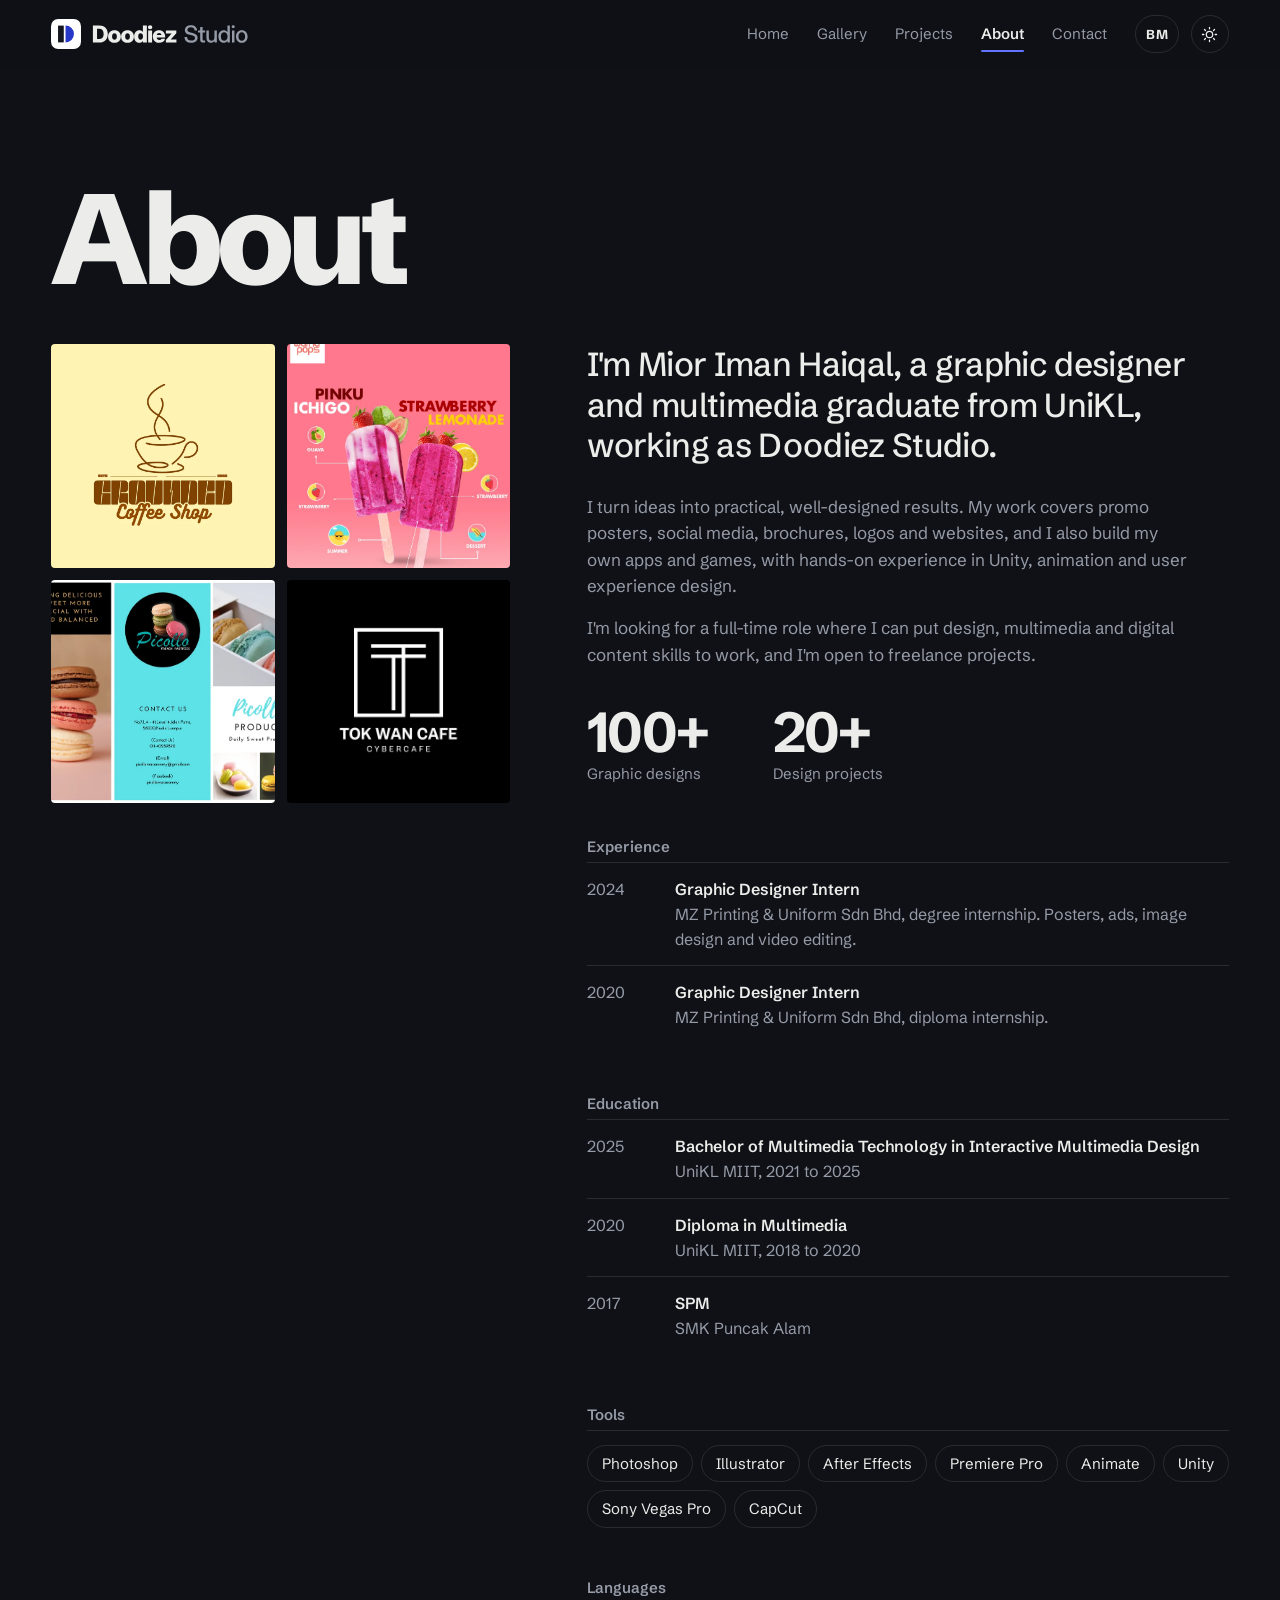
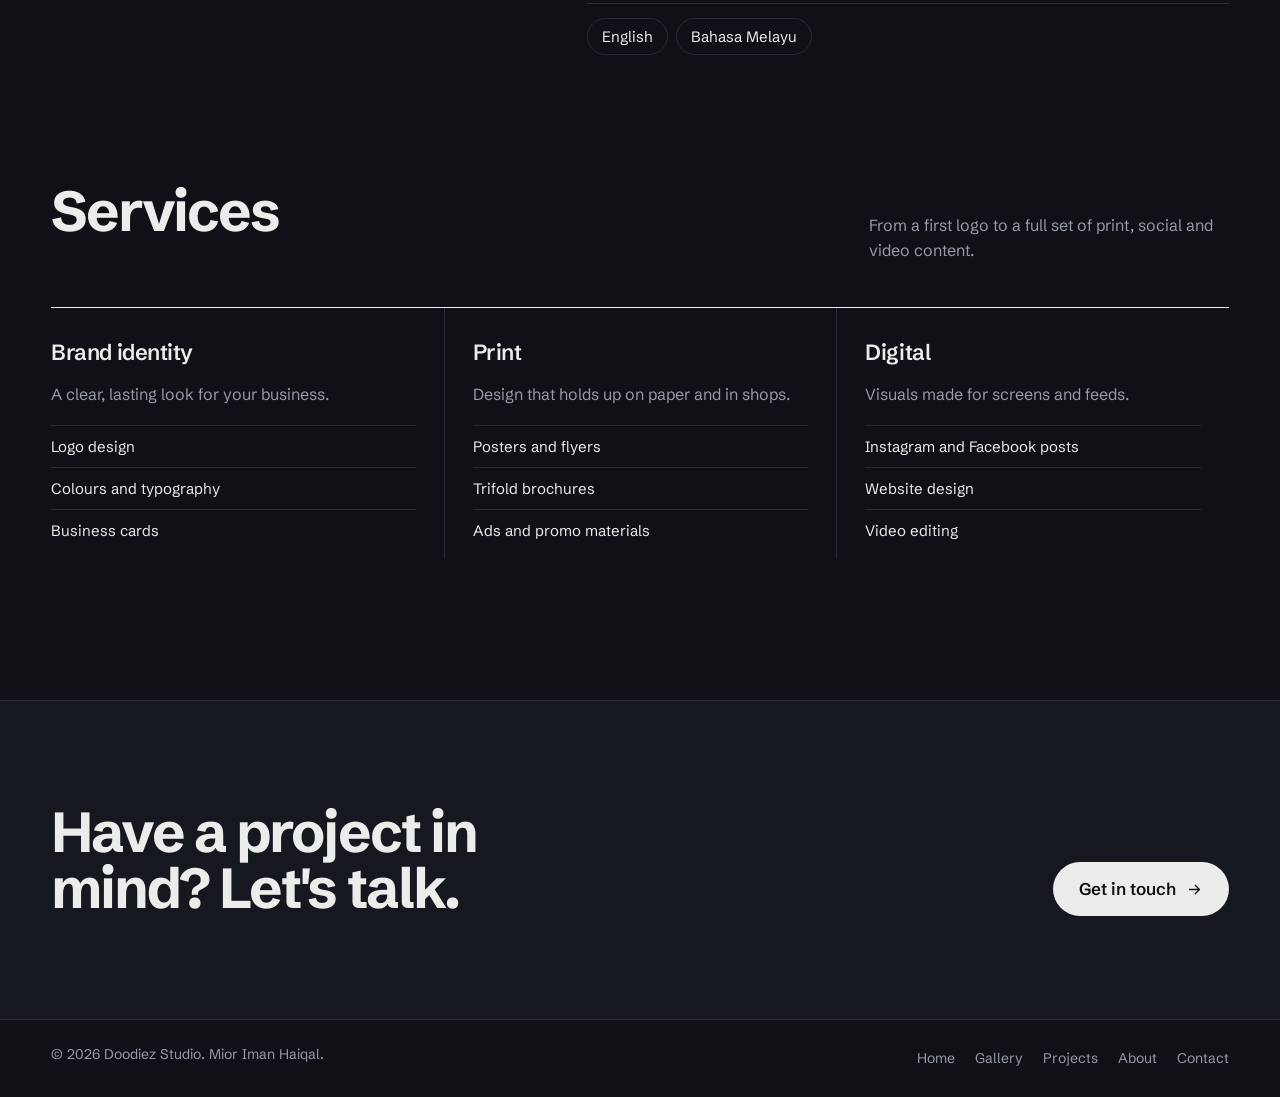
==== about.html @ 49db3137 "Launch Doodiez Studio portfolio site" ====
<!doctype html>
<html lang="en">
<head>
<meta charset="utf-8">
<meta name="viewport" content="width=device-width, initial-scale=1">
<title>About | Doodiez Studio</title>
<meta name="description" content="About Mior Iman Haiqal, graphic designer and UniKL MIIT multimedia graduate, working as Doodiez Studio.">
<meta property="og:title" content="About | Doodiez Studio">
<meta property="og:description" content="About Mior Iman Haiqal, graphic designer and UniKL MIIT multimedia graduate, working as Doodiez Studio.">
<meta property="og:image" content="assets/og.png">
<link rel="icon" href="assets/favicon.svg" type="image/svg+xml">
<link rel="icon" href="assets/favicon-32.png" sizes="32x32" type="image/png">
<link rel="apple-touch-icon" href="assets/apple-touch-icon.png">
<meta name="theme-color" content="#0F1116">
<link rel="preconnect" href="https://fonts.googleapis.com">
<link rel="preconnect" href="https://fonts.gstatic.com" crossorigin>
<link href="https://fonts.googleapis.com/css2?family=Schibsted+Grotesk:wght@400;500;600;700;800&display=swap" rel="stylesheet">
<script>try{if(localStorage.getItem('theme')==='light')document.documentElement.setAttribute('data-theme','light')}catch(e){}</script>
<link rel="stylesheet" href="assets/style.css">
</head>
<body>

<header>
  <div class="wrap bar">
    <a href="index.html" class="logo"><svg class="logo-svg" viewBox="0 0 519.2 78.9" role="img" aria-label="Doodiez Studio"><rect width="78.9" height="78.9" rx="18.9" fill="var(--tile-bg)"/><g transform="translate(18.52 17.35) scale(0.5812)"><rect width="26" height="76" fill="var(--tile-ink)"/><path d="M34 0A38 38 0 0 1 34 76Z" fill="var(--tile-acc)"/></g><g transform="translate(107.28 61.98) scale(0.62)"><path fill="currentColor" d="M31.7 0C54.1 0 68 -14.2 68 -36.4C68 -58.6 53.9 -72.8 31.7 -72.8H4.7V0ZM22.3 -14.6V-58.1H30.6C44 -58.1 50.3 -50.7 50.3 -36.4C50.3 -22.1 44.1 -14.6 30.8 -14.6ZM96.2 1.2C112.4 1.2 123.3 -9.4 123.3 -25.8C123.3 -42 112.4 -52.7 96.2 -52.7C80.1 -52.7 69.1 -42 69.1 -25.8C69.1 -9.4 80.1 1.2 96.2 1.2ZM96.2 -12.2C90.3 -12.2 86.1 -17 86.1 -25.8C86.1 -34.5 90.4 -39.4 96.2 -39.4C102.1 -39.4 106.4 -34.5 106.4 -25.8C106.4 -17 102.1 -12.2 96.2 -12.2ZM151.6 1.2C167.7 1.2 178.7 -9.4 178.7 -25.8C178.7 -42 167.7 -52.7 151.6 -52.7C135.4 -52.7 124.4 -42 124.4 -25.8C124.4 -9.4 135.4 1.2 151.6 1.2ZM151.6 -12.2C145.7 -12.2 141.5 -17 141.5 -25.8C141.5 -34.5 145.7 -39.4 151.6 -39.4C157.4 -39.4 161.7 -34.5 161.7 -25.8C161.7 -17 157.4 -12.2 151.6 -12.2ZM202.1 1.1C208.8 1.1 214.2 -2 216.9 -8H217V0H233.6V-72.8H216.8V-44.6H216.7C213.4 -50.1 208.6 -52.7 201.9 -52.7C188.8 -52.7 179.7 -41.7 179.7 -25.9C179.7 -9.6 188.5 1.1 202.1 1.1ZM206.8 -12.3C200.6 -12.3 196.8 -17.4 196.8 -25.9C196.8 -34.3 200.6 -39.3 206.8 -39.3C213.1 -39.3 217.4 -34 217.4 -25.9C217.4 -17.6 213.1 -12.3 206.8 -12.3ZM239 0H255.8V-51.6H239ZM247.3 -56.6C252.8 -56.6 256.6 -60.2 256.6 -65.1C256.6 -70 252.8 -73.5 247.3 -73.5C242 -73.5 238.1 -70 238.1 -65.1C238.1 -60.2 242 -56.6 247.3 -56.6ZM285.6 1.2C298.6 1.2 309 -6.1 310.9 -16.5H295.8C294.6 -13.1 291.1 -10.9 286.2 -10.9C279.5 -10.9 275.6 -15.1 275.4 -21.6H311.3V-26.2C311.3 -41.8 300.6 -52.7 285.1 -52.7C269.8 -52.7 259 -41.5 259 -25.8C259 -10.1 269.7 1.2 285.6 1.2ZM275.5 -31.7C276.2 -37.1 279.9 -40.3 285.6 -40.3C291.2 -40.3 294.9 -37.1 295.6 -31.7ZM314.4 0H359V-13H334.6V-13.1L358.6 -39.9V-51.6H314.4V-38.5H338.8V-38.4L314.4 -11Z"/><path fill="var(--graphite)" transform="translate(389.7 0)" d="M31.8 1.2C48.3 1.2 59 -7.4 59 -20.5C59 -30.9 52.3 -37.2 37.7 -40.7L29.8 -42.5C19.8 -44.9 15.9 -47.9 15.9 -53.2C15.9 -59.8 22.1 -64.5 30.9 -64.5C40.1 -64.5 46 -59.3 46.6 -51H57.1C56.6 -65.2 46.7 -73.9 31.1 -73.9C15.4 -73.9 5.1 -65.5 5.1 -52.7C5.1 -42.6 11.6 -36.5 26.3 -33.1L34.2 -31.2C44.3 -28.8 48.2 -25.5 48.2 -19.9C48.2 -12.8 41.7 -8.3 31.8 -8.3C20.9 -8.3 14.6 -14 14.5 -23.6H3.7C3.7 -8.2 14.4 1.2 31.8 1.2ZM90.9 -51.6H80.4V-65.6H70.1V-51.6H61V-43.1H70.1V-12.3C70.1 -4 74.7 0 84.4 0H90.9V-8.5H85.8C81.7 -8.5 80.4 -9.8 80.4 -13.6V-43.1H90.9ZM115.2 1C122 1 127.2 -1.9 130.7 -7.8V0H140.8V-51.6H130.5V-21.9C130.5 -12.3 125.1 -8.2 118.1 -8.2C111 -8.2 106.8 -12.5 106.8 -20.7V-51.6H96.5V-19.4C96.5 -6 104.6 1 115.2 1ZM169.8 1C176.5 1 182.3 -1.9 185.8 -7.9H185.9V0H196V-72.8H185.7V-44.1H185.6C182.2 -49.8 176.4 -52.6 169.7 -52.6C156.4 -52.6 147.4 -41.7 147.4 -25.8C147.4 -9.8 156.4 1 169.8 1ZM171.9 -7.9C163.6 -7.9 157.9 -14.2 157.9 -25.8C157.9 -37.5 163.6 -43.8 171.9 -43.8C180.7 -43.8 186.3 -36.6 186.3 -25.8C186.3 -14.9 180.7 -7.9 171.9 -7.9ZM205.1 0H215.4V-51.6H205.1ZM210.2 -60.4C213.9 -60.4 216.8 -63.2 216.8 -66.7C216.8 -70.3 213.9 -73.1 210.2 -73.1C206.6 -73.1 203.7 -70.3 203.7 -66.7C203.7 -63.2 206.6 -60.4 210.2 -60.4ZM246.7 1.2C261.4 1.2 271.3 -9.8 271.3 -25.7C271.3 -41.7 261.4 -52.7 246.7 -52.7C231.9 -52.7 222 -41.7 222 -25.7C222 -9.8 231.9 1.2 246.7 1.2ZM246.7 -7.7C237.8 -7.7 232.4 -14.7 232.4 -25.7C232.4 -36.8 237.9 -43.8 246.7 -43.8C255.5 -43.8 260.9 -36.8 260.9 -25.7C260.9 -14.7 255.5 -7.7 246.7 -7.7Z"/></g></svg></a>
    <div class="nav-right">
      <nav class="main" aria-label="Main">
        <a href="index.html">Home</a>
        <a href="gallery.html">Gallery</a>
        <a href="projects.html">Projects</a>
        <a href="about.html" aria-current="page">About</a>
        <a href="contact.html" class="nav-cta">Contact</a>
      </nav>
      <button class="lang-btn" id="langBtn" type="button" aria-label="Tukar ke Bahasa Melayu" lang="ms">BM</button>
      <button class="theme-btn" id="themeBtn" type="button" aria-label="Switch to light mode">
        <svg class="sun" viewBox="0 0 24 24" fill="none" stroke="currentColor" stroke-width="1.8" stroke-linecap="round"><circle cx="12" cy="12" r="4.5"/><path d="M12 2v2M12 20v2M4.9 4.9l1.4 1.4M17.7 17.7l1.4 1.4M2 12h2M20 12h2M4.9 19.1l1.4-1.4M17.7 6.3l1.4-1.4"/></svg>
        <svg class="moon" viewBox="0 0 24 24" fill="none" stroke="currentColor" stroke-width="1.8" stroke-linecap="round" stroke-linejoin="round"><path d="M20 14.5A8 8 0 1 1 9.5 4a6.5 6.5 0 0 0 10.5 10.5z"/></svg>
      </button>
      <button class="menu-btn" id="menuBtn" type="button" aria-label="Menu" aria-expanded="false" aria-controls="drawer">
        <svg viewBox="0 0 24 24" fill="none" stroke="currentColor" stroke-width="1.8" stroke-linecap="round"><path d="M4 8h16M4 16h16"/></svg>
      </button>
    </div>
  </div>
  <nav class="drawer" id="drawer" aria-label="Mobile">
    <a href="index.html">Home</a>
    <a href="gallery.html">Gallery</a>
    <a href="projects.html">Projects</a>
    <a href="about.html" aria-current="page">About</a>
    <a href="contact.html">Contact</a>
  </nav>
</header>

<main>
  <div class="wrap">
    <div class="page-head">
      <h1>About</h1>
    </div>
    <div class="about">
      <div class="mosaic" aria-hidden="true">
        <img src="images/logo-grounded.webp" alt="" loading="lazy">
        <img src="images/poster-warnapops.webp" alt="" loading="lazy">
        <img src="images/brochure-picollo-1.webp" alt="" loading="lazy">
        <img src="images/logo-tok-wan.webp" alt="" loading="lazy">
      </div>
      <div>
        <p class="lead">I'm Mior Iman Haiqal, a graphic designer and multimedia graduate from UniKL, working as Doodiez Studio.</p>
        <div class="prose">
          <p>I turn ideas into practical, well-designed results. My work covers promo posters, social media, brochures, logos and websites, and I also build my own apps and games, with hands-on experience in Unity, animation and user experience design.</p>
          <p>I'm looking for a full-time role where I can put design, multimedia and digital content skills to work, and I'm open to freelance projects.</p>
        </div>
        <div class="stats">
          <div><strong>100+</strong><span>Graphic designs</span></div>
          <div><strong>20+</strong><span>Design projects</span></div>
        </div>

        <h3 class="sub">Experience</h3>
        <ul class="edu">
          <li><time>2024</time><div><b>Graphic Designer Intern</b><span>MZ Printing &amp; Uniform Sdn Bhd, degree internship. Posters, ads, image design and video editing.</span></div></li>
          <li><time>2020</time><div><b>Graphic Designer Intern</b><span>MZ Printing &amp; Uniform Sdn Bhd, diploma internship.</span></div></li>
        </ul>

        <h3 class="sub">Education</h3>
        <ul class="edu">
          <li><time>2025</time><div><b>Bachelor of Multimedia Technology in Interactive Multimedia Design</b><span>UniKL MIIT, 2021 to 2025</span></div></li>
          <li><time>2020</time><div><b>Diploma in Multimedia</b><span>UniKL MIIT, 2018 to 2020</span></div></li>
          <li><time>2017</time><div><b>SPM</b><span>SMK Puncak Alam</span></div></li>
        </ul>

        <h3 class="sub">Tools</h3>
        <ul class="tools">
          <li>Photoshop</li><li>Illustrator</li><li>After Effects</li><li>Premiere Pro</li><li>Animate</li><li>Unity</li><li>Sony Vegas Pro</li><li>CapCut</li>
        </ul>

        <h3 class="sub">Languages</h3>
        <ul class="tools">
          <li>English</li><li>Bahasa Melayu</li>
        </ul>
      </div>
    </div>
  </div>

  <section>
    <div class="wrap">
      <div class="head">
        <h2>Services</h2>
        <p>From a first logo to a full set of print, social and video content.</p>
      </div>
      <div class="services">
        <div class="service">
          <h3>Brand identity</h3>
          <p>A clear, lasting look for your business.</p>
          <ul><li>Logo design</li><li>Colours and typography</li><li>Business cards</li></ul>
        </div>
        <div class="service">
          <h3>Print</h3>
          <p>Design that holds up on paper and in shops.</p>
          <ul><li>Posters and flyers</li><li>Trifold brochures</li><li>Ads and promo materials</li></ul>
        </div>
        <div class="service">
          <h3>Digital</h3>
          <p>Visuals made for screens and feeds.</p>
          <ul><li>Instagram and Facebook posts</li><li>Website design</li><li>Video editing</li></ul>
        </div>
      </div>
    </div>
  </section>
</main>

<div class="band">
  <div class="wrap band-inner">
    <h2>Have a project in mind? Let's talk.</h2>
    <a class="btn" href="contact.html">Get in touch <svg viewBox="0 0 24 24" fill="none" stroke="currentColor" stroke-width="1.8" stroke-linecap="round" stroke-linejoin="round"><path d="M5 12h14M13 6l6 6-6 6"/></svg></a>
  </div>
</div>
<footer>
  <div class="foot">
    <span>&copy; <span id="yr">2026</span> Doodiez Studio. Mior Iman Haiqal.</span>
    <nav aria-label="Footer"><a href="index.html">Home</a> <a href="gallery.html">Gallery</a> <a href="projects.html">Projects</a> <a href="about.html">About</a> <a href="contact.html">Contact</a></nav>
  </div>
</footer>

<script src="assets/i18n.js"></script>
<script src="assets/main.js"></script>
</body>
</html>
---- assets/style.css ----
/* Doodiez Studio — shared styles. Dark is the default theme. */
:root{
  --ink:#ECEDEA;
  --paper:#0F1116;
  --graphite:#959BA7;
  --line:#272B34;
  --accent:#6274FF;
  --surface:#181B22;
  --header-bg:rgba(15,17,22,.85);
  --band:#15181E;
  --gutter:clamp(16px,4vw,56px);
  --max:1360px;
  color-scheme:dark;
}
:root[data-theme="light"]{
  --ink:#14171F;
  --paper:#F3F4F1;
  --graphite:#5D6371;
  --line:#D6D9D2;
  --accent:#2638C9;
  --surface:#E4E6E1;
  --header-bg:rgba(243,244,241,.88);
  --band:#E9EBE6;
  color-scheme:light;
}
*{box-sizing:border-box;margin:0;padding:0}
html{scroll-behavior:smooth}
@media (prefers-reduced-motion:reduce){html{scroll-behavior:auto}*{transition:none!important;animation:none!important}}
body{background:var(--paper);color:var(--ink);font-family:"Schibsted Grotesk",system-ui,sans-serif;font-size:17px;line-height:1.55;-webkit-font-smoothing:antialiased;transition:background-color .3s,color .3s;min-height:100vh;display:flex;flex-direction:column}
main{flex:1}
a{color:inherit}
img{display:block;max-width:100%}
button{font:inherit;color:inherit}
:focus-visible{outline:2px solid var(--accent);outline-offset:3px}
.wrap{max-width:var(--max);margin:0 auto;padding:0 var(--gutter)}

/* Header */
header{position:sticky;top:0;z-index:20;background:var(--header-bg);backdrop-filter:blur(10px);-webkit-backdrop-filter:blur(10px);border-bottom:1px solid transparent;transition:border-color .2s,background-color .3s}
header.scrolled{border-bottom-color:var(--line)}
.bar{display:flex;align-items:center;justify-content:space-between;height:68px;gap:16px}
.logo{font-weight:700;font-size:18px;letter-spacing:-.02em;text-decoration:none;white-space:nowrap}
.nav-right{display:flex;align-items:center;gap:28px}
nav{display:flex;gap:28px}
nav a{text-decoration:none;font-size:15px;color:var(--graphite);transition:color .15s;position:relative;padding:4px 0}
nav a:hover{color:var(--ink)}
nav a[aria-current="page"]{color:var(--ink);font-weight:600}
nav a[aria-current="page"]::after{content:"";position:absolute;left:0;right:0;bottom:-2px;height:2px;background:var(--accent);border-radius:2px}
.theme-btn{flex:none;display:grid;place-items:center;width:38px;height:38px;border-radius:50%;border:1px solid var(--line);background:transparent;cursor:pointer;transition:border-color .2s}
.theme-btn:hover{border-color:var(--graphite)}
.theme-btn svg{width:17px;height:17px}
.theme-btn .moon{display:none}
:root[data-theme="light"] .theme-btn .sun{display:none}
:root[data-theme="light"] .theme-btn .moon{display:block}

/* Shared type */
.page-head{padding:clamp(56px,9vw,120px) 0 clamp(32px,4vw,56px)}
.page-head h1{font-size:clamp(56px,10vw,150px);font-weight:800;letter-spacing:-.06em;line-height:.85}
.page-head p{color:var(--graphite);font-size:clamp(18px,1.6vw,21px);max-width:44ch;margin-top:24px}
section{padding:clamp(72px,10vw,136px) 0 0}
.head{display:flex;justify-content:space-between;align-items:baseline;gap:24px;margin-bottom:clamp(28px,3.5vw,44px)}
h2{font-size:clamp(32px,4.4vw,60px);letter-spacing:-.035em;line-height:1;font-weight:700}
.head p{color:var(--graphite);max-width:36ch;font-size:16px}
.more{display:inline-flex;align-items:center;gap:10px;text-decoration:none;font-weight:600;font-size:16px;border-bottom:1px solid var(--line);padding-bottom:4px;transition:border-color .2s}
.more:hover{border-color:var(--ink)}
.more svg{width:16px;height:16px;transition:transform .2s}
.more:hover svg{transform:translateX(3px)}

/* Home hero */
.hero{padding:clamp(56px,10vw,128px) 0 0}
.hero-top{display:grid;grid-template-columns:1fr auto;gap:40px;align-items:end}
.statement{font-size:clamp(28px,3.6vw,48px);line-height:1.12;letter-spacing:-.025em;font-weight:500;max-width:21ch}
.statement span{color:var(--graphite)}
.avail{display:flex;align-items:center;gap:10px;font-size:15px;color:var(--graphite);white-space:nowrap}
.dot{width:8px;height:8px;border-radius:50%;background:var(--accent);box-shadow:0 0 0 4px color-mix(in srgb,var(--accent) 22%,transparent)}
.wordmark{font-weight:800;letter-spacing:-.065em;line-height:.8;font-size:clamp(40px,12.2vw,184px);margin-top:clamp(48px,8vw,104px);padding-bottom:.08em;white-space:nowrap;overflow:hidden;
  opacity:0;transform:translateY(24px);animation:rise 1s cubic-bezier(.2,.7,.2,1) .15s forwards}
@keyframes rise{to{opacity:1;transform:none}}
.hero-meta{display:grid;grid-template-columns:repeat(3,1fr);border-top:1px solid var(--ink);margin-top:clamp(20px,3vw,32px)}
.hero-meta div{padding:16px 0;font-size:15px;color:var(--graphite)}
.hero-meta strong{display:block;color:var(--ink);font-weight:600}

/* Home featured grid */
.featured{display:grid;grid-template-columns:repeat(12,1fr);gap:clamp(16px,2vw,28px);row-gap:clamp(40px,5vw,64px)}
.featured .item:nth-child(1){grid-column:1/8}
.featured .item:nth-child(2){grid-column:8/13;margin-top:clamp(0px,8vw,120px)}
.featured .item:nth-child(3){grid-column:1/6}
.featured .item:nth-child(4){grid-column:6/13}
.featured .item:nth-child(5){grid-column:2/7}
.featured .item:nth-child(6){grid-column:7/13;margin-top:clamp(0px,5vw,80px)}
.featured .shot{aspect-ratio:var(--r,4/3)}
.featured .shot img{width:100%;height:100%;object-fit:cover;object-position:var(--pos,50% 50%)}
.featured-foot{margin-top:clamp(40px,5vw,64px)}

/* Home: what I do (links into work categories) */
.cats{border-top:1px solid var(--ink)}
.cat{display:grid;grid-template-columns:1fr 1.4fr auto;gap:24px;align-items:center;padding:24px 0;border-bottom:1px solid var(--line);text-decoration:none;transition:padding-left .25s}
.cat:hover{padding-left:12px}
.cat h3{font-size:clamp(22px,2.4vw,32px);font-weight:600;letter-spacing:-.02em}
.cat p{color:var(--graphite);font-size:16px}
.cat .n{color:var(--graphite);font-size:15px;white-space:nowrap}

/* Work items (shared by home + work page) */
.item{display:block;width:100%;padding:0;border:0;background:none;text-align:left;cursor:zoom-in}
.item[hidden]{display:none}
.shot{overflow:hidden;border-radius:4px;background:var(--surface)}
.shot img{width:100%;height:auto;transition:transform .6s cubic-bezier(.2,.7,.2,1)}
.item:hover .shot img{transform:scale(1.025)}
.cap{display:flex;justify-content:space-between;gap:12px;padding-top:10px;font-size:15px}
.cap b{font-weight:600}
.cap span{color:var(--graphite);text-align:right;white-space:nowrap}

/* Work page */
.filters{display:flex;flex-wrap:wrap;gap:8px;margin-bottom:clamp(24px,3vw,36px);position:sticky;top:68px;z-index:5;background:var(--paper);padding:12px 0;transition:background-color .3s}
.chip{border:1px solid var(--line);background:transparent;border-radius:999px;padding:8px 16px;font-size:15px;cursor:pointer;color:var(--graphite);transition:color .15s,border-color .15s,background-color .15s}
.chip:hover{color:var(--ink);border-color:var(--graphite)}
.chip[aria-pressed="true"]{background:var(--ink);border-color:var(--ink);color:var(--paper)}
.chip small{font-size:13px;opacity:.6;margin-left:4px}
.gallery{columns:3 300px;column-gap:clamp(16px,2vw,24px)}
.gallery .item{break-inside:avoid;margin:0 0 clamp(24px,3vw,36px)}

/* Lightbox */
.lb{position:fixed;inset:0;z-index:50;background:#0B0C10;display:none;grid-template-rows:auto 1fr auto;color:#ECEDEA}
.lb.open{display:grid}
.lb-top{display:flex;justify-content:space-between;align-items:center;padding:14px var(--gutter)}
.lb-count{font-size:14px;color:#959BA7}
.lb-stage{display:grid;place-items:center;overflow:auto;padding:0 var(--gutter)}
.lb-stage img{max-width:min(100%,1100px);max-height:calc(100vh - 150px);width:auto;height:auto;object-fit:contain;border-radius:3px}
.lb-stage.tall{place-items:start center}
.lb-stage.tall img{max-height:none}
.lb-bottom{display:flex;justify-content:space-between;align-items:center;gap:16px;padding:16px var(--gutter) 20px}
.lb-cap b{display:block;font-weight:600}
.lb-cap span{color:#959BA7;font-size:15px}
.lb-btns{display:flex;gap:8px}
.lb button{width:44px;height:44px;border-radius:50%;border:1px solid #333845;background:transparent;color:#ECEDEA;cursor:pointer;display:grid;place-items:center;transition:background-color .15s,border-color .15s}
.lb button:hover{background:#ECEDEA;color:#0F1116;border-color:#ECEDEA}
.lb svg{width:18px;height:18px}

/* About page */
.about{display:grid;grid-template-columns:5fr 7fr;gap:clamp(32px,6vw,96px);align-items:start}
.mosaic{display:grid;grid-template-columns:1fr 1fr;grid-template-rows:1fr 1fr;gap:clamp(8px,1vw,12px);aspect-ratio:1/1;position:sticky;top:100px}
.mosaic img{width:100%;height:100%;min-height:0;object-fit:cover;border-radius:4px;background:var(--surface)}
.mosaic img:nth-child(2){object-position:50% 20%}
.lead{font-size:clamp(24px,2.6vw,34px);line-height:1.22;letter-spacing:-.02em;font-weight:500;margin-bottom:28px}
.prose p{color:var(--graphite);max-width:60ch;margin-bottom:16px}
.stats{display:flex;gap:clamp(32px,5vw,64px);margin:36px 0 8px}
.stats strong{display:block;font-size:clamp(40px,4.4vw,60px);font-weight:700;letter-spacing:-.04em;line-height:1}
.stats span{color:var(--graphite);font-size:15px}
h3.sub{font-size:15px;font-weight:600;color:var(--graphite);margin:48px 0 4px}
.edu{list-style:none}
.edu li{display:grid;grid-template-columns:72px 1fr;gap:16px;padding:14px 0;border-top:1px solid var(--line);font-size:16px}
.edu time{color:var(--graphite)}
.edu b{font-weight:600;display:block}
.edu span{color:var(--graphite)}
.services{display:grid;grid-template-columns:repeat(3,1fr);border-top:1px solid var(--ink)}
.service{padding:28px 28px 8px 0}
.service + .service{padding-left:28px;border-left:1px solid var(--line)}
.service h3{font-size:22px;letter-spacing:-.02em;font-weight:600;margin-bottom:12px}
.service p{color:var(--graphite);font-size:16px;margin-bottom:18px}
.service ul{list-style:none;font-size:15px}
.service li{padding:9px 0;border-top:1px solid var(--line)}

/* Contact page */
.contact-main{padding-top:clamp(56px,9vw,120px);padding-bottom:clamp(72px,10vw,136px)}
.contact-main .intro{color:var(--graphite);font-size:clamp(18px,1.6vw,21px);max-width:42ch;margin:24px 0 clamp(40px,5vw,64px)}
.mail{display:inline-block;font-size:clamp(26px,6.8vw,104px);font-weight:700;letter-spacing:-.045em;line-height:1;text-decoration:none;border-bottom:2px solid var(--line);padding-bottom:10px;transition:border-color .25s;word-break:break-word}
.mail:hover{border-color:var(--ink)}
.copy{margin-top:20px;border:1px solid var(--line);background:transparent;border-radius:999px;padding:10px 20px;font-size:15px;cursor:pointer;transition:background-color .2s,color .2s,border-color .2s}
.copy:hover{background:var(--ink);color:var(--paper);border-color:var(--ink)}
.brief{display:grid;grid-template-columns:repeat(3,1fr);gap:0;border-top:1px solid var(--ink);margin-top:clamp(64px,8vw,104px)}
.brief div{padding:24px 24px 0 0}
.brief div + div{padding-left:24px;border-left:1px solid var(--line)}
.brief h3{font-size:18px;font-weight:600;margin-bottom:8px}
.brief p{color:var(--graphite);font-size:16px}

/* CTA band + footer (all pages) */
.band{background:var(--band);margin-top:clamp(80px,11vw,152px);padding:clamp(56px,8vw,104px) 0;border-top:1px solid var(--line);transition:background-color .3s}
.band-inner{display:flex;justify-content:space-between;align-items:flex-end;gap:32px;flex-wrap:wrap}
.band h2{max-width:16ch}
.btn{display:inline-flex;align-items:center;gap:10px;text-decoration:none;font-weight:600;background:var(--ink);color:var(--paper);border-radius:999px;padding:14px 26px;transition:opacity .2s}
.btn:hover{opacity:.85}
.btn svg{width:16px;height:16px}
footer{border-top:1px solid var(--line)}
.foot{display:flex;justify-content:space-between;gap:16px;padding:24px var(--gutter);max-width:var(--max);margin:0 auto;font-size:14px;color:var(--graphite)}
.foot nav{gap:20px}
.foot a{text-decoration:none;font-size:14px}

/* Responsive */
@media (max-width:900px){
  nav.main a{display:none}
  nav.main a.nav-cta{display:inline}
  .menu-btn{display:grid!important}
  .nav-right{gap:12px}
  .hero-top{grid-template-columns:1fr}
  .featured{grid-template-columns:1fr;row-gap:40px}
  .featured .item:nth-child(n){grid-column:auto;margin-top:0}
  .cat{grid-template-columns:1fr auto}
  .cat p{grid-column:1/-1;grid-row:2}
  .services,.brief{grid-template-columns:1fr}
  .service,.service + .service,.brief div,.brief div + div{padding:24px 0 8px;border-left:0}
  .service + .service,.brief div + div{border-top:1px solid var(--line)}
  .about{grid-template-columns:1fr}
  .mosaic{position:static;max-width:460px}
  .head{flex-direction:column;align-items:flex-start}
}
@media (max-width:560px){
  body{font-size:16px}
  .hero-meta{grid-template-columns:1fr}
  .hero-meta div{border-bottom:1px solid var(--line)}
  .gallery{columns:2;column-gap:12px}
  .gallery .item{margin-bottom:20px}
  .cap{flex-direction:column;gap:0;font-size:14px}
  .cap span{text-align:left;white-space:normal}
  .foot{flex-direction:column}
}

/* Mobile menu */
.menu-btn{display:none;place-items:center;width:38px;height:38px;border-radius:50%;border:1px solid var(--line);background:transparent;cursor:pointer}
.menu-btn svg{width:18px;height:18px}
.drawer{display:none;border-top:1px solid var(--line);padding:8px var(--gutter) 20px}
.drawer.open{display:block}
.drawer a{display:block;text-decoration:none;font-size:24px;font-weight:600;letter-spacing:-.02em;padding:10px 0;color:var(--graphite)}
.drawer a[aria-current="page"]{color:var(--ink)}
@media (min-width:901px){.drawer{display:none!important}}
@media (max-width:900px){.menu-btn{display:grid}}
.drawer a::after{display:none}

/* Home: apps teaser */
.proj-teaser{display:grid;grid-template-columns:1fr 1fr;gap:clamp(16px,2vw,28px)}
.pt{text-decoration:none;display:block}
.pt .shot{aspect-ratio:16/10}
.pt .shot img{width:100%;height:100%;object-fit:cover;transition:transform .6s cubic-bezier(.2,.7,.2,1)}
.pt:hover .shot img{transform:scale(1.025)}

/* Projects page */
.proj{padding:clamp(24px,3vw,40px) 0 clamp(64px,8vw,112px);border-top:1px solid var(--line);scroll-margin-top:80px}
.proj + .proj{padding-top:clamp(56px,7vw,96px)}
.proj-hero{cursor:zoom-in}
.proj-hero .shot{border-radius:6px}
.proj-body{display:grid;grid-template-columns:7fr 4fr;gap:clamp(32px,6vw,96px);margin-top:clamp(28px,3.5vw,48px)}
.proj-tag{color:var(--accent);font-weight:600;font-size:15px;margin-bottom:10px}
.proj h2{margin-bottom:20px}
.proj-lead{font-size:clamp(20px,2vw,26px);line-height:1.3;letter-spacing:-.015em;font-weight:500;margin-bottom:20px;max-width:34ch}
.proj-meta{border-top:1px solid var(--ink)}
.proj-meta div{display:flex;justify-content:space-between;gap:16px;padding:12px 0;border-bottom:1px solid var(--line);font-size:15px}
.proj-meta dt{color:var(--graphite)}
.proj-meta dd{font-weight:600;text-align:right}
.proj-btns{display:flex;flex-wrap:wrap;gap:10px;margin-top:24px}
.btn.ghost{background:transparent;color:var(--ink);border:1px solid var(--line)}
.btn.ghost:hover{opacity:1;border-color:var(--ink)}
.btn svg{width:17px;height:17px}
.proj-shots{display:grid;grid-template-columns:repeat(3,1fr);gap:clamp(12px,1.6vw,20px);margin-top:clamp(36px,4vw,56px)}
.proj-shots .shot{aspect-ratio:16/10}
.proj-shots .shot img{width:100%;height:100%;object-fit:cover}
.other{padding-top:clamp(40px,5vw,64px)}
.other-list{list-style:none;border-top:1px solid var(--ink)}
.other-list li{border-bottom:1px solid var(--line)}
.other-list li > b,.other-list a{display:grid;grid-template-columns:1fr 1.6fr;gap:24px;padding:20px 0;text-decoration:none}
.other-list li > b{display:none}
.other-list li:not(:has(a)){display:grid;grid-template-columns:1fr 1.6fr;gap:24px;padding:20px 0}
.other-list li:not(:has(a)) > b{display:block}
.other-list b{font-size:clamp(18px,1.8vw,22px);font-weight:600;letter-spacing:-.01em}
.other-list span{color:var(--graphite)}
.other-list a{transition:padding-left .25s}
.other-list a:hover{padding-left:12px}

/* About extras */
.tools{list-style:none;display:flex;flex-wrap:wrap;gap:8px;padding-top:14px;border-top:1px solid var(--line)}
.tools li{border:1px solid var(--line);border-radius:999px;padding:6px 14px;font-size:15px}

/* Contact form */
.contact-grid{display:grid;grid-template-columns:5fr 7fr;gap:clamp(40px,7vw,112px);align-items:start;margin-top:24px}
.contact-grid .intro{margin-top:0}
.mail-sm{display:inline-block;font-size:clamp(20px,2vw,26px);font-weight:600;letter-spacing:-.01em;text-decoration:none;border-bottom:1px solid var(--line);padding:10px 0 6px;transition:border-color .2s;word-break:break-word}
.mail-sm:hover{border-color:var(--ink)}
.tips li{grid-template-columns:1fr}
.form{display:grid;gap:22px;background:var(--surface);border:1px solid var(--line);border-radius:8px;padding:clamp(20px,3vw,40px)}
.field label{display:block;font-size:15px;font-weight:600;margin-bottom:8px}
.field input,.field textarea{width:100%;font:inherit;font-size:16px;color:var(--ink);background:var(--paper);border:1px solid var(--line);border-radius:6px;padding:13px 14px;transition:border-color .15s,box-shadow .15s;resize:vertical}
.field input:hover,.field textarea:hover{border-color:var(--graphite)}
.field input:focus,.field textarea:focus{outline:none;border-color:var(--accent);box-shadow:0 0 0 3px color-mix(in srgb,var(--accent) 25%,transparent)}
.field textarea::placeholder{color:var(--graphite);opacity:.7}
.field [aria-invalid="true"]{border-color:#E5484D}
.err{display:none;color:#F2555A;font-size:14px;margin-top:6px}
:root[data-theme="light"] .err{color:#C62A2F}
.err.show{display:block}
.hp{position:absolute;left:-9999px;width:1px;height:1px;opacity:0}
.send{justify-self:start;border:0;cursor:pointer;font-size:16px}
.send:disabled{opacity:.6;cursor:wait}
.status{font-size:15px;min-height:1px}
.status.ok{color:#3DD68C}
:root[data-theme="light"] .status.ok{color:#1A7F4B}
.status.bad{color:#F2555A}
:root[data-theme="light"] .status.bad{color:#C62A2F}

@media (max-width:900px){
  .proj-teaser,.proj-body,.contact-grid{grid-template-columns:1fr}
  .proj-shots{grid-template-columns:1fr 1fr}
  .other-list a,.other-list li:not(:has(a)){grid-template-columns:1fr;gap:4px}
}
@media (max-width:560px){
  .proj-shots{grid-template-columns:1fr}
}
.cap[hidden]{display:none}
.other-list a,.other-list li:not(:has(a)){align-items:baseline}
.logo{display:block;line-height:0}
.logo-svg{height:22px;width:auto;display:block}
/* Logo tile: white tile in dark mode, black tile in light mode */
:root{--tile-bg:#FFFFFF;--tile-ink:#14171F;--tile-acc:#2638C9}
:root[data-theme="light"]{--tile-bg:#000000;--tile-ink:#FFFFFF;--tile-acc:#6274FF}
.logo-svg{height:30px}
@media (max-width:480px){nav.main{display:none}.logo-svg{height:28px}}
@media (max-width:350px){.logo-svg{height:24px}}

/* ===== Phone polish ===== */
html{-webkit-text-size-adjust:100%;text-size-adjust:100%}
body{-webkit-tap-highlight-color:transparent;overflow-x:hidden}
header{padding-top:env(safe-area-inset-top)}
.foot nav{flex-wrap:wrap}
@media (hover:none){
  .item:hover .shot img,.pt:hover .shot img{transform:none}
  .cat:hover,.other-list a:hover{padding-left:0}
}
.carousel-hint{display:none}

@media (max-width:900px){
  .theme-btn,.menu-btn{width:44px;height:44px}
  .drawer a{padding:12px 0}
  .more{padding:10px 0 6px}
  .foot nav{gap:4px 18px}
  .foot nav a{padding:8px 0}
  /* Swipeable rows instead of long single columns */
  .featured,.proj-shots,.proj-teaser{display:grid;grid-auto-flow:column;grid-template-columns:none;grid-auto-columns:82%;gap:14px;overflow-x:auto;scroll-snap-type:x mandatory;margin:0 calc(var(--gutter) * -1);padding:0 var(--gutter) 6px;scroll-padding:0 var(--gutter);scrollbar-width:none;overscroll-behavior-x:contain}
  .featured::-webkit-scrollbar,.proj-shots::-webkit-scrollbar,.proj-teaser::-webkit-scrollbar{display:none}
  .featured .item,.proj-shots .item,.proj-teaser .pt{scroll-snap-align:start;margin-top:0!important}
  .featured .shot{aspect-ratio:4/5!important}
  .proj-shots .shot,.proj-teaser .shot{aspect-ratio:16/10}
  .carousel-hint{display:flex;align-items:center;gap:8px;color:var(--graphite);font-size:14px;margin:-8px 0 14px}
  .carousel-hint svg{width:15px;height:15px}
  /* Filters: one swipeable row */
  .filters{flex-wrap:nowrap;overflow-x:auto;margin:0 calc(var(--gutter) * -1) 20px;padding:10px var(--gutter);scrollbar-width:none;top:calc(68px + env(safe-area-inset-top))}
  .filters::-webkit-scrollbar{display:none}
  .chip{flex:none;padding:10px 16px}
  /* Contact: form first */
  .contact-grid{display:flex;flex-direction:column}
  .contact-grid .form{order:-1;width:100%}
  .lb-stage img{max-height:calc(100dvh - 160px)}
  .lb-top{padding-top:calc(14px + env(safe-area-inset-top))}
  .lb-bottom{padding-bottom:calc(20px + env(safe-area-inset-bottom))}
}
@media (max-width:560px){
  .page-head h1{font-size:clamp(48px,15vw,72px)}
  .lead{font-size:22px}
  .proj-lead{font-size:19px}
  .stats strong{font-size:44px}
  .edu li{grid-template-columns:52px 1fr;gap:12px}
  .band h2{font-size:32px}
  .btn{padding:14px 22px}
  .proj-btns .btn{flex:1;justify-content:center}
  .mosaic{max-width:none}
  .form{padding:20px}
}
@media (max-width:350px){
  .hero-meta div{font-size:14px}
  .chip{padding:9px 13px;font-size:14px}
}
.edu.tips li{grid-template-columns:1fr}
@media (max-width:900px){
  .proj .carousel-hint{margin:36px 0 12px}
  .proj .proj-shots{margin-top:0}
}
@media (max-width:560px){
  .proj-btns{flex-direction:column}
  .proj-btns .btn{width:100%}
}
/* Language switch */
.lang-btn{flex:none;display:grid;place-items:center;height:38px;min-width:38px;padding:0 10px;border-radius:999px;border:1px solid var(--line);background:transparent;cursor:pointer;font-size:13px;font-weight:700;letter-spacing:.02em;transition:border-color .2s,background-color .2s,color .2s}
.lang-btn:hover{border-color:var(--graphite)}
.nav-right{gap:12px}
nav.main{margin-right:16px}
@media (max-width:900px){.lang-btn{height:44px;min-width:44px}nav.main{margin-right:0}}
@media (max-width:350px){.lang-btn,.theme-btn,.menu-btn{width:40px;height:40px;min-width:40px}.nav-right{gap:8px}}
@media (max-width:350px){.logo-svg{height:21px}.lang-btn,.theme-btn,.menu-btn{width:38px;height:38px;min-width:38px}.nav-right{gap:6px}}
/* Contact quick actions */
.quick{display:grid;gap:10px;margin-bottom:36px}
.quick-btn{display:flex;align-items:center;gap:14px;text-decoration:none;border:1px solid var(--line);border-radius:10px;padding:14px 16px;transition:border-color .2s,background-color .2s}
.quick-btn:hover{border-color:var(--ink)}
.quick-btn svg{width:24px;height:24px;flex:none}
.quick-btn b{display:block;font-weight:600;font-size:16px}
.quick-btn small{display:block;color:var(--graphite);font-size:14px}
.quick-btn.wa{background:#25D366;border-color:#25D366;color:#06281A}
.quick-btn.wa small{color:#0B4A2E}
.quick-btn.wa:hover{background:#2FE374;border-color:#2FE374}
@media (max-width:900px){.quick{margin-top:28px}}
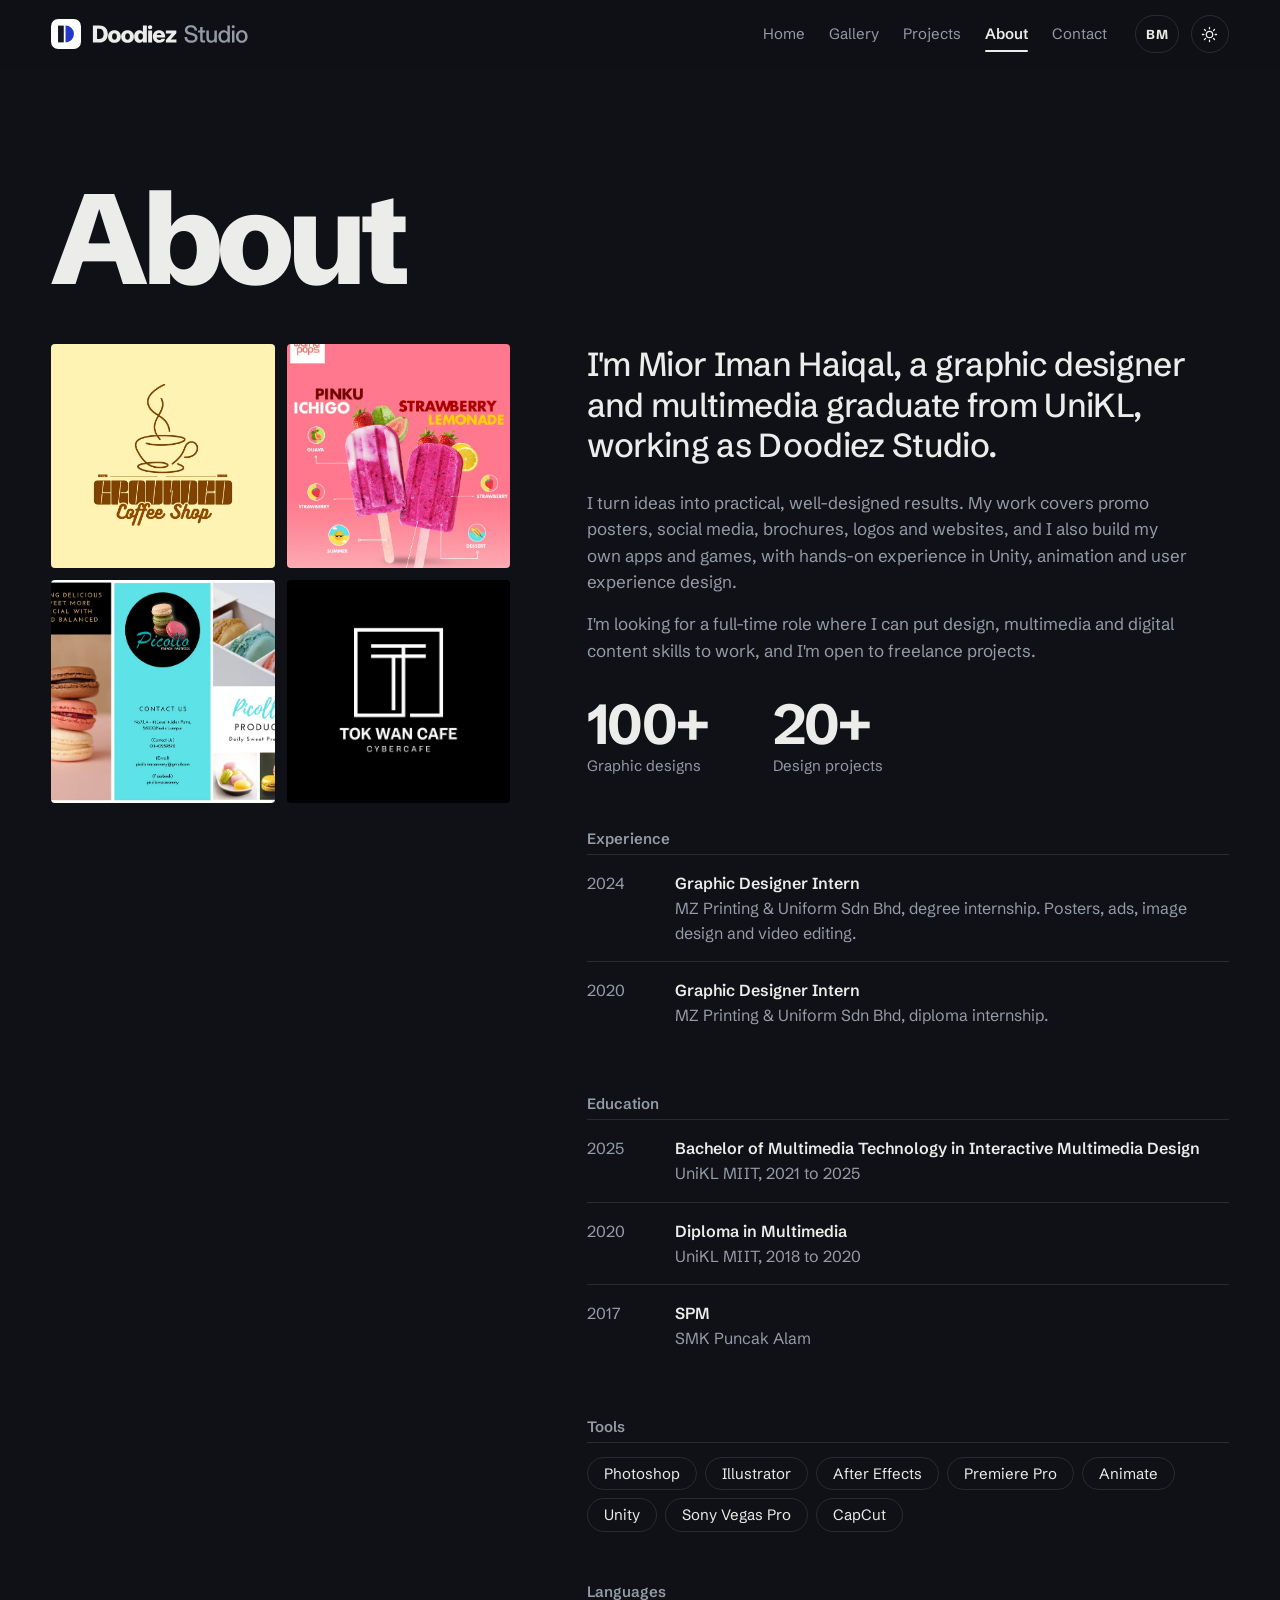
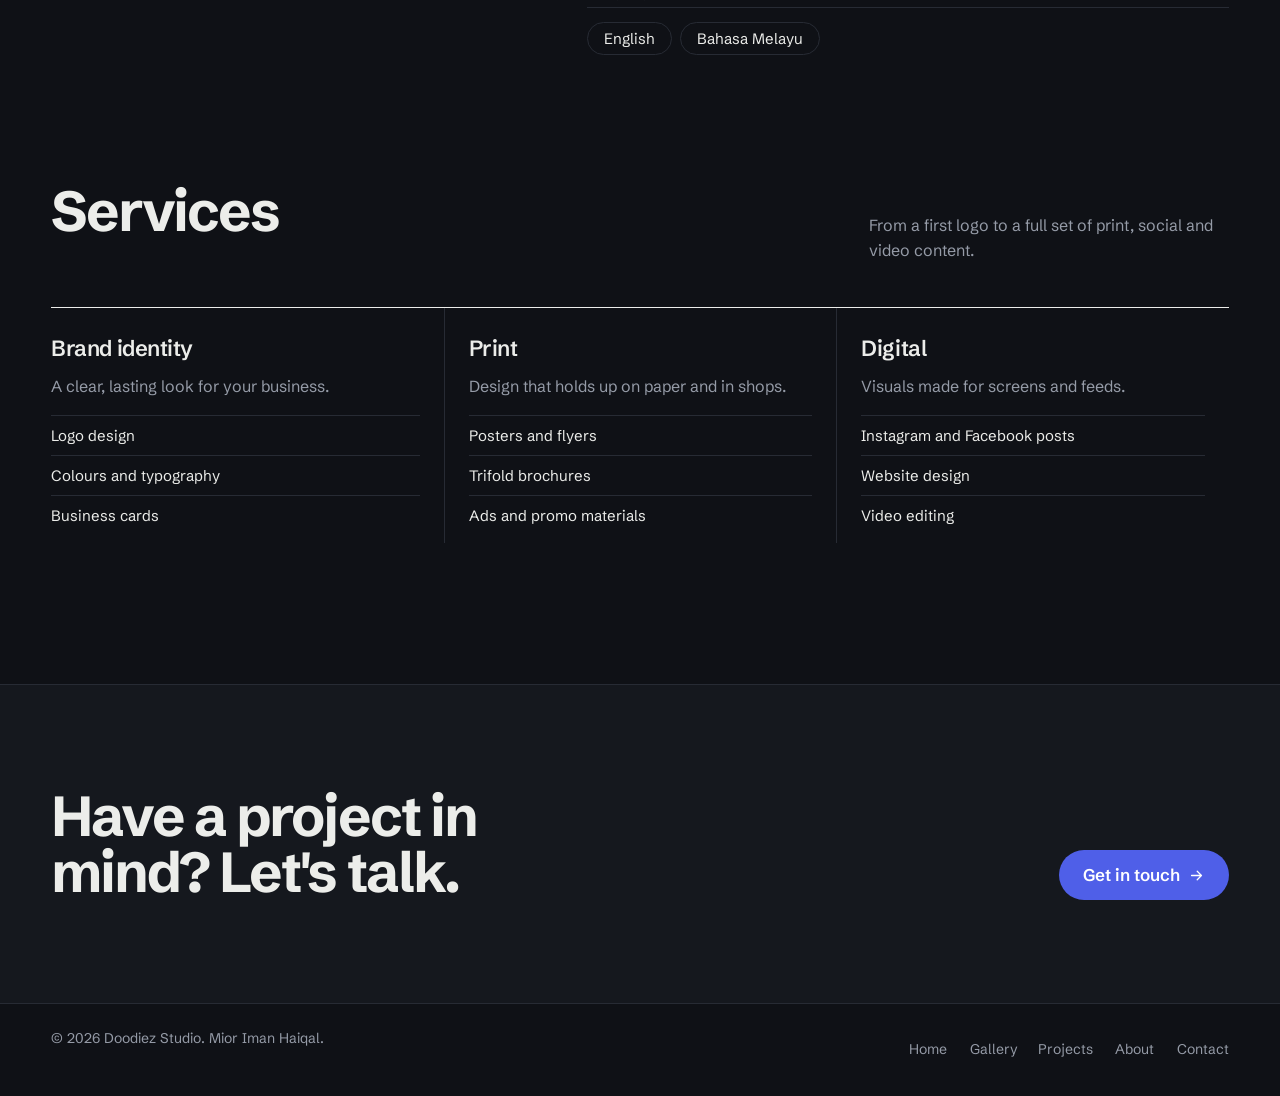
==== commit 5ffb353e: "Add motion: wordmark reveal, scroll reveals, category preview, magnetic buttons Adapted from the Sub" ====
--- a/about.html
+++ b/about.html
@@ -7,10 +7,23 @@
 <meta name="description" content="About Mior Iman Haiqal, graphic designer and UniKL MIIT multimedia graduate, working as Doodiez Studio.">
 <meta property="og:title" content="About | Doodiez Studio">
 <meta property="og:description" content="About Mior Iman Haiqal, graphic designer and UniKL MIIT multimedia graduate, working as Doodiez Studio.">
-<meta property="og:image" content="assets/og.png">
+<meta property="og:type" content="website">
+<meta property="og:site_name" content="Doodiez Studio">
+<meta property="og:url" content="https://doodiezstudio.com/about.html">
+<meta property="og:image" content="https://doodiezstudio.com/assets/og.png">
+<meta property="og:image:secure_url" content="https://doodiezstudio.com/assets/og.png">
+<meta property="og:image:type" content="image/png">
+<meta property="og:image:width" content="1200">
+<meta property="og:image:height" content="630">
+<meta property="og:image:alt" content="Doodiez Studio logo">
+<meta name="twitter:card" content="summary_large_image">
+<meta name="twitter:image" content="https://doodiezstudio.com/assets/og.png">
+<link rel="canonical" href="https://doodiezstudio.com/about.html">
 <link rel="icon" href="assets/favicon.svg" type="image/svg+xml">
 <link rel="icon" href="assets/favicon-32.png" sizes="32x32" type="image/png">
-<link rel="apple-touch-icon" href="assets/apple-touch-icon.png">
+<link rel="icon" href="assets/icon-192.png" sizes="192x192" type="image/png">
+<link rel="apple-touch-icon" href="assets/apple-touch-icon.png" sizes="180x180">
+<link rel="manifest" href="assets/site.webmanifest">
 <meta name="theme-color" content="#0F1116">
 <link rel="preconnect" href="https://fonts.googleapis.com">
 <link rel="preconnect" href="https://fonts.gstatic.com" crossorigin>
@@ -141,5 +154,6 @@
 
 <script src="assets/i18n.js"></script>
 <script src="assets/main.js"></script>
+<script src="assets/motion.js"></script>
 </body>
 </html>
--- a/assets/style.css
+++ b/assets/style.css
@@ -5,6 +5,9 @@
   --graphite:#959BA7;
   --line:#272B34;
   --accent:#6274FF;
+  --accent-fill:#4F5FE8;
+  --on-accent:#FFFFFF;
+  --ok:#3DD68C;
   --surface:#181B22;
   --header-bg:rgba(15,17,22,.85);
   --band:#15181E;
@@ -18,6 +21,9 @@
   --graphite:#5D6371;
   --line:#D6D9D2;
   --accent:#2638C9;
+  --accent-fill:#2638C9;
+  --on-accent:#FFFFFF;
+  --ok:#1A7F4B;
   --surface:#E4E6E1;
   --header-bg:rgba(243,244,241,.88);
   --band:#E9EBE6;
@@ -39,12 +45,12 @@
 header.scrolled{border-bottom-color:var(--line)}
 .bar{display:flex;align-items:center;justify-content:space-between;height:68px;gap:16px}
 .logo{font-weight:700;font-size:18px;letter-spacing:-.02em;text-decoration:none;white-space:nowrap}
-.nav-right{display:flex;align-items:center;gap:28px}
-nav{display:flex;gap:28px}
+.nav-right{display:flex;align-items:center;gap:24px}
+nav{display:flex;gap:24px}
 nav a{text-decoration:none;font-size:15px;color:var(--graphite);transition:color .15s;position:relative;padding:4px 0}
 nav a:hover{color:var(--ink)}
 nav a[aria-current="page"]{color:var(--ink);font-weight:600}
-nav a[aria-current="page"]::after{content:"";position:absolute;left:0;right:0;bottom:-2px;height:2px;background:var(--accent);border-radius:2px}
+nav a[aria-current="page"]::after{content:"";position:absolute;left:0;right:0;bottom:-2px;height:2px;background:var(--ink);border-radius:2px}
 .theme-btn{flex:none;display:grid;place-items:center;width:38px;height:38px;border-radius:50%;border:1px solid var(--line);background:transparent;cursor:pointer;transition:border-color .2s}
 .theme-btn:hover{border-color:var(--graphite)}
 .theme-btn svg{width:17px;height:17px}
@@ -60,8 +66,8 @@
 .head{display:flex;justify-content:space-between;align-items:baseline;gap:24px;margin-bottom:clamp(28px,3.5vw,44px)}
 h2{font-size:clamp(32px,4.4vw,60px);letter-spacing:-.035em;line-height:1;font-weight:700}
 .head p{color:var(--graphite);max-width:36ch;font-size:16px}
-.more{display:inline-flex;align-items:center;gap:10px;text-decoration:none;font-weight:600;font-size:16px;border-bottom:1px solid var(--line);padding-bottom:4px;transition:border-color .2s}
-.more:hover{border-color:var(--ink)}
+.more{display:inline-flex;align-items:center;gap:8px;min-height:44px;color:var(--accent);text-decoration:underline;text-underline-offset:4px;text-decoration-thickness:1px;font-weight:600;font-size:16px}
+.more:hover{text-decoration-thickness:2px}
 .more svg{width:16px;height:16px;transition:transform .2s}
 .more:hover svg{transform:translateX(3px)}
 
@@ -71,7 +77,7 @@
 .statement{font-size:clamp(28px,3.6vw,48px);line-height:1.12;letter-spacing:-.025em;font-weight:500;max-width:21ch}
 .statement span{color:var(--graphite)}
 .avail{display:flex;align-items:center;gap:10px;font-size:15px;color:var(--graphite);white-space:nowrap}
-.dot{width:8px;height:8px;border-radius:50%;background:var(--accent);box-shadow:0 0 0 4px color-mix(in srgb,var(--accent) 22%,transparent)}
+.dot{width:8px;height:8px;border-radius:50%;background:var(--ok);box-shadow:0 0 0 4px color-mix(in srgb,var(--ok) 22%,transparent)}
 .wordmark{font-weight:800;letter-spacing:-.065em;line-height:.8;font-size:clamp(40px,12.2vw,184px);margin-top:clamp(48px,8vw,104px);padding-bottom:.08em;white-space:nowrap;overflow:hidden;
   opacity:0;transform:translateY(24px);animation:rise 1s cubic-bezier(.2,.7,.2,1) .15s forwards}
 @keyframes rise{to{opacity:1;transform:none}}
@@ -105,29 +111,29 @@
 .shot{overflow:hidden;border-radius:4px;background:var(--surface)}
 .shot img{width:100%;height:auto;transition:transform .6s cubic-bezier(.2,.7,.2,1)}
 .item:hover .shot img{transform:scale(1.025)}
-.cap{display:flex;justify-content:space-between;gap:12px;padding-top:10px;font-size:15px}
+.cap{display:flex;justify-content:space-between;gap:16px;padding-top:8px;font-size:15px}
 .cap b{font-weight:600}
 .cap span{color:var(--graphite);text-align:right;white-space:nowrap}
 
 /* Work page */
 .filters{display:flex;flex-wrap:wrap;gap:8px;margin-bottom:clamp(24px,3vw,36px);position:sticky;top:68px;z-index:5;background:var(--paper);padding:12px 0;transition:background-color .3s}
-.chip{border:1px solid var(--line);background:transparent;border-radius:999px;padding:8px 16px;font-size:15px;cursor:pointer;color:var(--graphite);transition:color .15s,border-color .15s,background-color .15s}
+.chip{min-height:44px;border:1px solid var(--line);background:transparent;border-radius:999px;padding:8px 16px;font-size:15px;cursor:pointer;color:var(--graphite);transition:color .15s,border-color .15s,background-color .15s}
 .chip:hover{color:var(--ink);border-color:var(--graphite)}
 .chip[aria-pressed="true"]{background:var(--ink);border-color:var(--ink);color:var(--paper)}
-.chip small{font-size:13px;opacity:.6;margin-left:4px}
+.chip small{font-size:13px;margin-left:4px}
 .gallery{columns:3 300px;column-gap:clamp(16px,2vw,24px)}
 .gallery .item{break-inside:avoid;margin:0 0 clamp(24px,3vw,36px)}
 
 /* Lightbox */
 .lb{position:fixed;inset:0;z-index:50;background:#0B0C10;display:none;grid-template-rows:auto 1fr auto;color:#ECEDEA}
 .lb.open{display:grid}
-.lb-top{display:flex;justify-content:space-between;align-items:center;padding:14px var(--gutter)}
+.lb-top{display:flex;justify-content:space-between;align-items:center;padding:16px var(--gutter)}
 .lb-count{font-size:14px;color:#959BA7}
 .lb-stage{display:grid;place-items:center;overflow:auto;padding:0 var(--gutter)}
 .lb-stage img{max-width:min(100%,1100px);max-height:calc(100vh - 150px);width:auto;height:auto;object-fit:contain;border-radius:3px}
 .lb-stage.tall{place-items:start center}
 .lb-stage.tall img{max-height:none}
-.lb-bottom{display:flex;justify-content:space-between;align-items:center;gap:16px;padding:16px var(--gutter) 20px}
+.lb-bottom{display:flex;justify-content:space-between;align-items:center;gap:16px;padding:16px var(--gutter) 24px}
 .lb-cap b{display:block;font-weight:600}
 .lb-cap span{color:#959BA7;font-size:15px}
 .lb-btns{display:flex;gap:8px}
@@ -140,31 +146,31 @@
 .mosaic{display:grid;grid-template-columns:1fr 1fr;grid-template-rows:1fr 1fr;gap:clamp(8px,1vw,12px);aspect-ratio:1/1;position:sticky;top:100px}
 .mosaic img{width:100%;height:100%;min-height:0;object-fit:cover;border-radius:4px;background:var(--surface)}
 .mosaic img:nth-child(2){object-position:50% 20%}
-.lead{font-size:clamp(24px,2.6vw,34px);line-height:1.22;letter-spacing:-.02em;font-weight:500;margin-bottom:28px}
+.lead{font-size:clamp(24px,2.6vw,34px);line-height:1.22;letter-spacing:-.02em;font-weight:500;margin-bottom:24px}
 .prose p{color:var(--graphite);max-width:60ch;margin-bottom:16px}
-.stats{display:flex;gap:clamp(32px,5vw,64px);margin:36px 0 8px}
+.stats{display:flex;gap:clamp(32px,5vw,64px);margin:32px 0 8px}
 .stats strong{display:block;font-size:clamp(40px,4.4vw,60px);font-weight:700;letter-spacing:-.04em;line-height:1}
 .stats span{color:var(--graphite);font-size:15px}
 h3.sub{font-size:15px;font-weight:600;color:var(--graphite);margin:48px 0 4px}
 .edu{list-style:none}
-.edu li{display:grid;grid-template-columns:72px 1fr;gap:16px;padding:14px 0;border-top:1px solid var(--line);font-size:16px}
+.edu li{display:grid;grid-template-columns:72px 1fr;gap:16px;padding:16px 0;border-top:1px solid var(--line);font-size:16px}
 .edu time{color:var(--graphite)}
 .edu b{font-weight:600;display:block}
 .edu span{color:var(--graphite)}
 .services{display:grid;grid-template-columns:repeat(3,1fr);border-top:1px solid var(--ink)}
-.service{padding:28px 28px 8px 0}
-.service + .service{padding-left:28px;border-left:1px solid var(--line)}
-.service h3{font-size:22px;letter-spacing:-.02em;font-weight:600;margin-bottom:12px}
-.service p{color:var(--graphite);font-size:16px;margin-bottom:18px}
+.service{padding:24px 24px 8px 0}
+.service + .service{padding-left:24px;border-left:1px solid var(--line)}
+.service h3{font-size:22px;letter-spacing:-.02em;font-weight:600;margin-bottom:8px}
+.service p{color:var(--graphite);font-size:16px;margin-bottom:16px}
 .service ul{list-style:none;font-size:15px}
-.service li{padding:9px 0;border-top:1px solid var(--line)}
+.service li{padding:8px 0;border-top:1px solid var(--line)}
 
 /* Contact page */
 .contact-main{padding-top:clamp(56px,9vw,120px);padding-bottom:clamp(72px,10vw,136px)}
 .contact-main .intro{color:var(--graphite);font-size:clamp(18px,1.6vw,21px);max-width:42ch;margin:24px 0 clamp(40px,5vw,64px)}
 .mail{display:inline-block;font-size:clamp(26px,6.8vw,104px);font-weight:700;letter-spacing:-.045em;line-height:1;text-decoration:none;border-bottom:2px solid var(--line);padding-bottom:10px;transition:border-color .25s;word-break:break-word}
 .mail:hover{border-color:var(--ink)}
-.copy{margin-top:20px;border:1px solid var(--line);background:transparent;border-radius:999px;padding:10px 20px;font-size:15px;cursor:pointer;transition:background-color .2s,color .2s,border-color .2s}
+.copy{margin-top:16px;min-height:44px;border:1px solid var(--line);background:transparent;border-radius:999px;padding:8px 24px;font-size:15px;cursor:pointer;transition:background-color .2s,color .2s,border-color .2s}
 .copy:hover{background:var(--ink);color:var(--paper);border-color:var(--ink)}
 .brief{display:grid;grid-template-columns:repeat(3,1fr);gap:0;border-top:1px solid var(--ink);margin-top:clamp(64px,8vw,104px)}
 .brief div{padding:24px 24px 0 0}
@@ -176,13 +182,13 @@
 .band{background:var(--band);margin-top:clamp(80px,11vw,152px);padding:clamp(56px,8vw,104px) 0;border-top:1px solid var(--line);transition:background-color .3s}
 .band-inner{display:flex;justify-content:space-between;align-items:flex-end;gap:32px;flex-wrap:wrap}
 .band h2{max-width:16ch}
-.btn{display:inline-flex;align-items:center;gap:10px;text-decoration:none;font-weight:600;background:var(--ink);color:var(--paper);border-radius:999px;padding:14px 26px;transition:opacity .2s}
+.btn{display:inline-flex;align-items:center;gap:8px;min-height:48px;text-decoration:none;font-weight:600;background:var(--accent-fill);color:var(--on-accent);border-radius:999px;padding:12px 24px;transition:opacity .2s}
 .btn:hover{opacity:.85}
 .btn svg{width:16px;height:16px}
 footer{border-top:1px solid var(--line)}
 .foot{display:flex;justify-content:space-between;gap:16px;padding:24px var(--gutter);max-width:var(--max);margin:0 auto;font-size:14px;color:var(--graphite)}
 .foot nav{gap:20px}
-.foot a{text-decoration:none;font-size:14px}
+.foot a{text-decoration:none;font-size:14px;display:inline-flex;align-items:center;justify-content:center;min-height:44px;min-width:44px}
 
 /* Responsive */
 @media (max-width:900px){
@@ -206,8 +212,8 @@
   body{font-size:16px}
   .hero-meta{grid-template-columns:1fr}
   .hero-meta div{border-bottom:1px solid var(--line)}
-  .gallery{columns:2;column-gap:12px}
-  .gallery .item{margin-bottom:20px}
+  .gallery{columns:2;column-gap:16px}
+  .gallery .item{margin-bottom:24px}
   .cap{flex-direction:column;gap:0;font-size:14px}
   .cap span{text-align:left;white-space:normal}
   .foot{flex-direction:column}
@@ -218,7 +224,7 @@
 .menu-btn svg{width:18px;height:18px}
 .drawer{display:none;border-top:1px solid var(--line);padding:8px var(--gutter) 20px}
 .drawer.open{display:block}
-.drawer a{display:block;text-decoration:none;font-size:24px;font-weight:600;letter-spacing:-.02em;padding:10px 0;color:var(--graphite)}
+.drawer a{display:block;text-decoration:none;font-size:24px;font-weight:600;letter-spacing:-.02em;padding:8px 0;color:var(--graphite)}
 .drawer a[aria-current="page"]{color:var(--ink)}
 @media (min-width:901px){.drawer{display:none!important}}
 @media (max-width:900px){.menu-btn{display:grid}}
@@ -237,14 +243,14 @@
 .proj-hero{cursor:zoom-in}
 .proj-hero .shot{border-radius:6px}
 .proj-body{display:grid;grid-template-columns:7fr 4fr;gap:clamp(32px,6vw,96px);margin-top:clamp(28px,3.5vw,48px)}
-.proj-tag{color:var(--accent);font-weight:600;font-size:15px;margin-bottom:10px}
+.proj-tag{color:var(--graphite);font-weight:600;font-size:15px;margin-bottom:8px}
 .proj h2{margin-bottom:20px}
 .proj-lead{font-size:clamp(20px,2vw,26px);line-height:1.3;letter-spacing:-.015em;font-weight:500;margin-bottom:20px;max-width:34ch}
 .proj-meta{border-top:1px solid var(--ink)}
 .proj-meta div{display:flex;justify-content:space-between;gap:16px;padding:12px 0;border-bottom:1px solid var(--line);font-size:15px}
 .proj-meta dt{color:var(--graphite)}
 .proj-meta dd{font-weight:600;text-align:right}
-.proj-btns{display:flex;flex-wrap:wrap;gap:10px;margin-top:24px}
+.proj-btns{display:flex;flex-wrap:wrap;gap:8px;margin-top:24px}
 .btn.ghost{background:transparent;color:var(--ink);border:1px solid var(--line)}
 .btn.ghost:hover{opacity:1;border-color:var(--ink)}
 .btn svg{width:17px;height:17px}
@@ -265,30 +271,29 @@
 
 /* About extras */
 .tools{list-style:none;display:flex;flex-wrap:wrap;gap:8px;padding-top:14px;border-top:1px solid var(--line)}
-.tools li{border:1px solid var(--line);border-radius:999px;padding:6px 14px;font-size:15px}
+.tools li{border:1px solid var(--line);border-radius:999px;padding:4px 16px;font-size:15px}
 
 /* Contact form */
 .contact-grid{display:grid;grid-template-columns:5fr 7fr;gap:clamp(40px,7vw,112px);align-items:start;margin-top:24px}
 .contact-grid .intro{margin-top:0}
-.mail-sm{display:inline-block;font-size:clamp(20px,2vw,26px);font-weight:600;letter-spacing:-.01em;text-decoration:none;border-bottom:1px solid var(--line);padding:10px 0 6px;transition:border-color .2s;word-break:break-word}
-.mail-sm:hover{border-color:var(--ink)}
+.mail-sm{display:inline-block;font-size:clamp(20px,2vw,26px);font-weight:600;letter-spacing:-.01em;color:var(--accent);text-decoration:underline;text-underline-offset:5px;text-decoration-thickness:1px;padding:8px 0;word-break:break-word}
+.mail-sm:hover{text-decoration-thickness:2px}
 .tips li{grid-template-columns:1fr}
-.form{display:grid;gap:22px;background:var(--surface);border:1px solid var(--line);border-radius:8px;padding:clamp(20px,3vw,40px)}
+.form{display:grid;gap:24px;background:var(--surface);border:1px solid var(--line);border-radius:8px;padding:clamp(20px,3vw,40px)}
 .field label{display:block;font-size:15px;font-weight:600;margin-bottom:8px}
-.field input,.field textarea{width:100%;font:inherit;font-size:16px;color:var(--ink);background:var(--paper);border:1px solid var(--line);border-radius:6px;padding:13px 14px;transition:border-color .15s,box-shadow .15s;resize:vertical}
+.field input,.field textarea{width:100%;font:inherit;font-size:16px;color:var(--ink);background:var(--paper);border:1px solid var(--line);border-radius:0;padding:12px 16px;transition:border-color .15s,box-shadow .15s;resize:vertical}
 .field input:hover,.field textarea:hover{border-color:var(--graphite)}
 .field input:focus,.field textarea:focus{outline:none;border-color:var(--accent);box-shadow:0 0 0 3px color-mix(in srgb,var(--accent) 25%,transparent)}
-.field textarea::placeholder{color:var(--graphite);opacity:.7}
+.field textarea::placeholder{color:var(--graphite);opacity:1}
 .field [aria-invalid="true"]{border-color:#E5484D}
-.err{display:none;color:#F2555A;font-size:14px;margin-top:6px}
+.err{display:none;color:#F2555A;font-size:14px;margin-top:4px}
 :root[data-theme="light"] .err{color:#C62A2F}
 .err.show{display:block}
 .hp{position:absolute;left:-9999px;width:1px;height:1px;opacity:0}
 .send{justify-self:start;border:0;cursor:pointer;font-size:16px}
 .send:disabled{opacity:.6;cursor:wait}
 .status{font-size:15px;min-height:1px}
-.status.ok{color:#3DD68C}
-:root[data-theme="light"] .status.ok{color:#1A7F4B}
+.status.ok{color:var(--ok)}
 .status.bad{color:#F2555A}
 :root[data-theme="light"] .status.bad{color:#C62A2F}
 
@@ -302,7 +307,7 @@
 }
 .cap[hidden]{display:none}
 .other-list a,.other-list li:not(:has(a)){align-items:baseline}
-.logo{display:block;line-height:0}
+.logo{display:flex;align-items:center;min-height:44px;line-height:0}
 .logo-svg{height:22px;width:auto;display:block}
 /* Logo tile: white tile in dark mode, black tile in light mode */
 :root{--tile-bg:#FFFFFF;--tile-ink:#14171F;--tile-acc:#2638C9}
@@ -329,12 +334,12 @@
   .foot nav{gap:4px 18px}
   .foot nav a{padding:8px 0}
   /* Swipeable rows instead of long single columns */
-  .featured,.proj-shots,.proj-teaser{display:grid;grid-auto-flow:column;grid-template-columns:none;grid-auto-columns:82%;gap:14px;overflow-x:auto;scroll-snap-type:x mandatory;margin:0 calc(var(--gutter) * -1);padding:0 var(--gutter) 6px;scroll-padding:0 var(--gutter);scrollbar-width:none;overscroll-behavior-x:contain}
+  .featured,.proj-shots,.proj-teaser{display:grid;grid-auto-flow:column;grid-template-columns:none;grid-auto-columns:82%;gap:16px;overflow-x:auto;scroll-snap-type:x mandatory;margin:0 calc(var(--gutter) * -1);padding:0 var(--gutter) 6px;scroll-padding:0 var(--gutter);scrollbar-width:none;overscroll-behavior-x:contain}
   .featured::-webkit-scrollbar,.proj-shots::-webkit-scrollbar,.proj-teaser::-webkit-scrollbar{display:none}
   .featured .item,.proj-shots .item,.proj-teaser .pt{scroll-snap-align:start;margin-top:0!important}
   .featured .shot{aspect-ratio:4/5!important}
   .proj-shots .shot,.proj-teaser .shot{aspect-ratio:16/10}
-  .carousel-hint{display:flex;align-items:center;gap:8px;color:var(--graphite);font-size:14px;margin:-8px 0 14px}
+  .carousel-hint{display:flex;align-items:center;gap:8px;color:var(--graphite);font-size:14px;margin:-8px 0 16px}
   .carousel-hint svg{width:15px;height:15px}
   /* Filters: one swipeable row */
   .filters{flex-wrap:nowrap;overflow-x:auto;margin:0 calc(var(--gutter) * -1) 20px;padding:10px var(--gutter);scrollbar-width:none;top:calc(68px + env(safe-area-inset-top))}
@@ -352,9 +357,9 @@
   .lead{font-size:22px}
   .proj-lead{font-size:19px}
   .stats strong{font-size:44px}
-  .edu li{grid-template-columns:52px 1fr;gap:12px}
+  .edu li{grid-template-columns:52px 1fr;gap:16px}
   .band h2{font-size:32px}
-  .btn{padding:14px 22px}
+  .btn{padding:12px 24px}
   .proj-btns .btn{flex:1;justify-content:center}
   .mosaic{max-width:none}
   .form{padding:20px}
@@ -378,16 +383,49 @@
 .nav-right{gap:12px}
 nav.main{margin-right:16px}
 @media (max-width:900px){.lang-btn{height:44px;min-width:44px}nav.main{margin-right:0}}
-@media (max-width:350px){.lang-btn,.theme-btn,.menu-btn{width:40px;height:40px;min-width:40px}.nav-right{gap:8px}}
-@media (max-width:350px){.logo-svg{height:21px}.lang-btn,.theme-btn,.menu-btn{width:38px;height:38px;min-width:38px}.nav-right{gap:6px}}
+@media (max-width:350px){.logo-svg{height:21px}}
 /* Contact quick actions */
-.quick{display:grid;gap:10px;margin-bottom:36px}
-.quick-btn{display:flex;align-items:center;gap:14px;text-decoration:none;border:1px solid var(--line);border-radius:10px;padding:14px 16px;transition:border-color .2s,background-color .2s}
+.quick{display:grid;gap:8px;margin-bottom:32px}
+.quick-btn{display:flex;align-items:center;gap:16px;text-decoration:none;border:1px solid var(--line);border-radius:8px;padding:16px;transition:border-color .2s,background-color .2s}
 .quick-btn:hover{border-color:var(--ink)}
 .quick-btn svg{width:24px;height:24px;flex:none}
 .quick-btn b{display:block;font-weight:600;font-size:16px}
 .quick-btn small{display:block;color:var(--graphite);font-size:14px}
-.quick-btn.wa{background:#25D366;border-color:#25D366;color:#06281A}
-.quick-btn.wa small{color:#0B4A2E}
-.quick-btn.wa:hover{background:#2FE374;border-color:#2FE374}
-@media (max-width:900px){.quick{margin-top:28px}}
+.quick-btn.wa svg{color:#25D366}
+@media (max-width:900px){.quick{margin-top:32px}}
+@media (min-width:901px){
+  .proj-teaser{grid-template-columns:repeat(3,1fr)}
+  .proj-shots:has(> :nth-child(2):last-child){grid-template-columns:repeat(2,1fr)}
+}
+/* Phones: header fits logo + three 44px buttons */
+@media (max-width:480px){.bar{gap:8px}.nav-right{gap:8px}}
+@media (max-width:350px){.nav-right{gap:4px}}
+
+/* ===== Motion (assets/motion.js adds .motion to <html> unless reduced motion is on) ===== */
+:root{--ease-out:cubic-bezier(.22,1,.36,1)}
+@keyframes chUp{from{transform:translateY(105%)}to{transform:none}}
+@keyframes fadeUp{from{opacity:0;transform:translateY(24px)}to{opacity:1;transform:none}}
+/* Hero: wordmark letters rise one after another; the lines around it follow */
+.motion .wordmark{opacity:1;transform:none;animation:none}
+.motion .wordmark .ch{display:inline-block;white-space:pre;transform:translateY(105%);animation:chUp .7s var(--ease-out) calc(var(--i) * 35ms + .1s) both}
+.motion .hero-top > *{animation:fadeUp .6s var(--ease-out) both}
+.motion .hero-top > .avail{animation-delay:.12s}
+.motion .hero-meta{animation:fadeUp .6s var(--ease-out) .55s both}
+.motion .page-head h1,.motion .contact-main h1{animation:fadeUp .7s var(--ease-out) both}
+.motion .page-head p,.motion .contact-main .intro{animation:fadeUp .6s var(--ease-out) .12s both}
+/* Scroll reveal: once, 24px, under half a second */
+.motion .rv{opacity:0;transform:translateY(24px);transition:opacity .5s var(--ease-out) var(--d,0ms),transform .5s var(--ease-out) var(--d,0ms)}
+.motion .rv.in{opacity:1;transform:none}
+.motion .cat.rv{transition:opacity .5s var(--ease-out) var(--d,0ms),transform .5s var(--ease-out) var(--d,0ms),padding-left .25s}
+/* Press feedback on buttons and chips */
+.btn,.chip,.copy,.quick-btn,.theme-btn,.lang-btn,.menu-btn{transition-property:opacity,background-color,border-color,color,scale;transition-duration:.15s}
+.btn:active,.chip:active,.copy:active,.quick-btn:active,.theme-btn:active,.lang-btn:active,.menu-btn:active{scale:.97}
+/* Category preview window that follows the cursor (mouse only) */
+.peek{position:fixed;left:0;top:0;z-index:30;width:240px;aspect-ratio:4/5;overflow:hidden;border-radius:4px;background:var(--surface);pointer-events:none;opacity:0;scale:.9;transition:opacity .18s var(--ease-out),scale .24s var(--ease-out);box-shadow:0 2px 4px rgba(0,0,0,.12),0 16px 32px rgba(0,0,0,.28)}
+.peek.on{opacity:1;scale:1}
+.peek-reel{transition:transform .24s cubic-bezier(.2,.85,.25,1)}
+.peek-reel img{width:100%;height:calc(100% / 5);object-fit:cover}
+.cat h3{transition:color .15s}
+@media (hover:hover) and (pointer:fine){.cats:hover .cat h3{color:var(--graphite)}.cats .cat:hover h3{color:var(--ink)}}
+@media (prefers-reduced-motion:reduce){.peek{display:none}}
+@media (prefers-reduced-motion:reduce){.wordmark{opacity:1;transform:none}}
